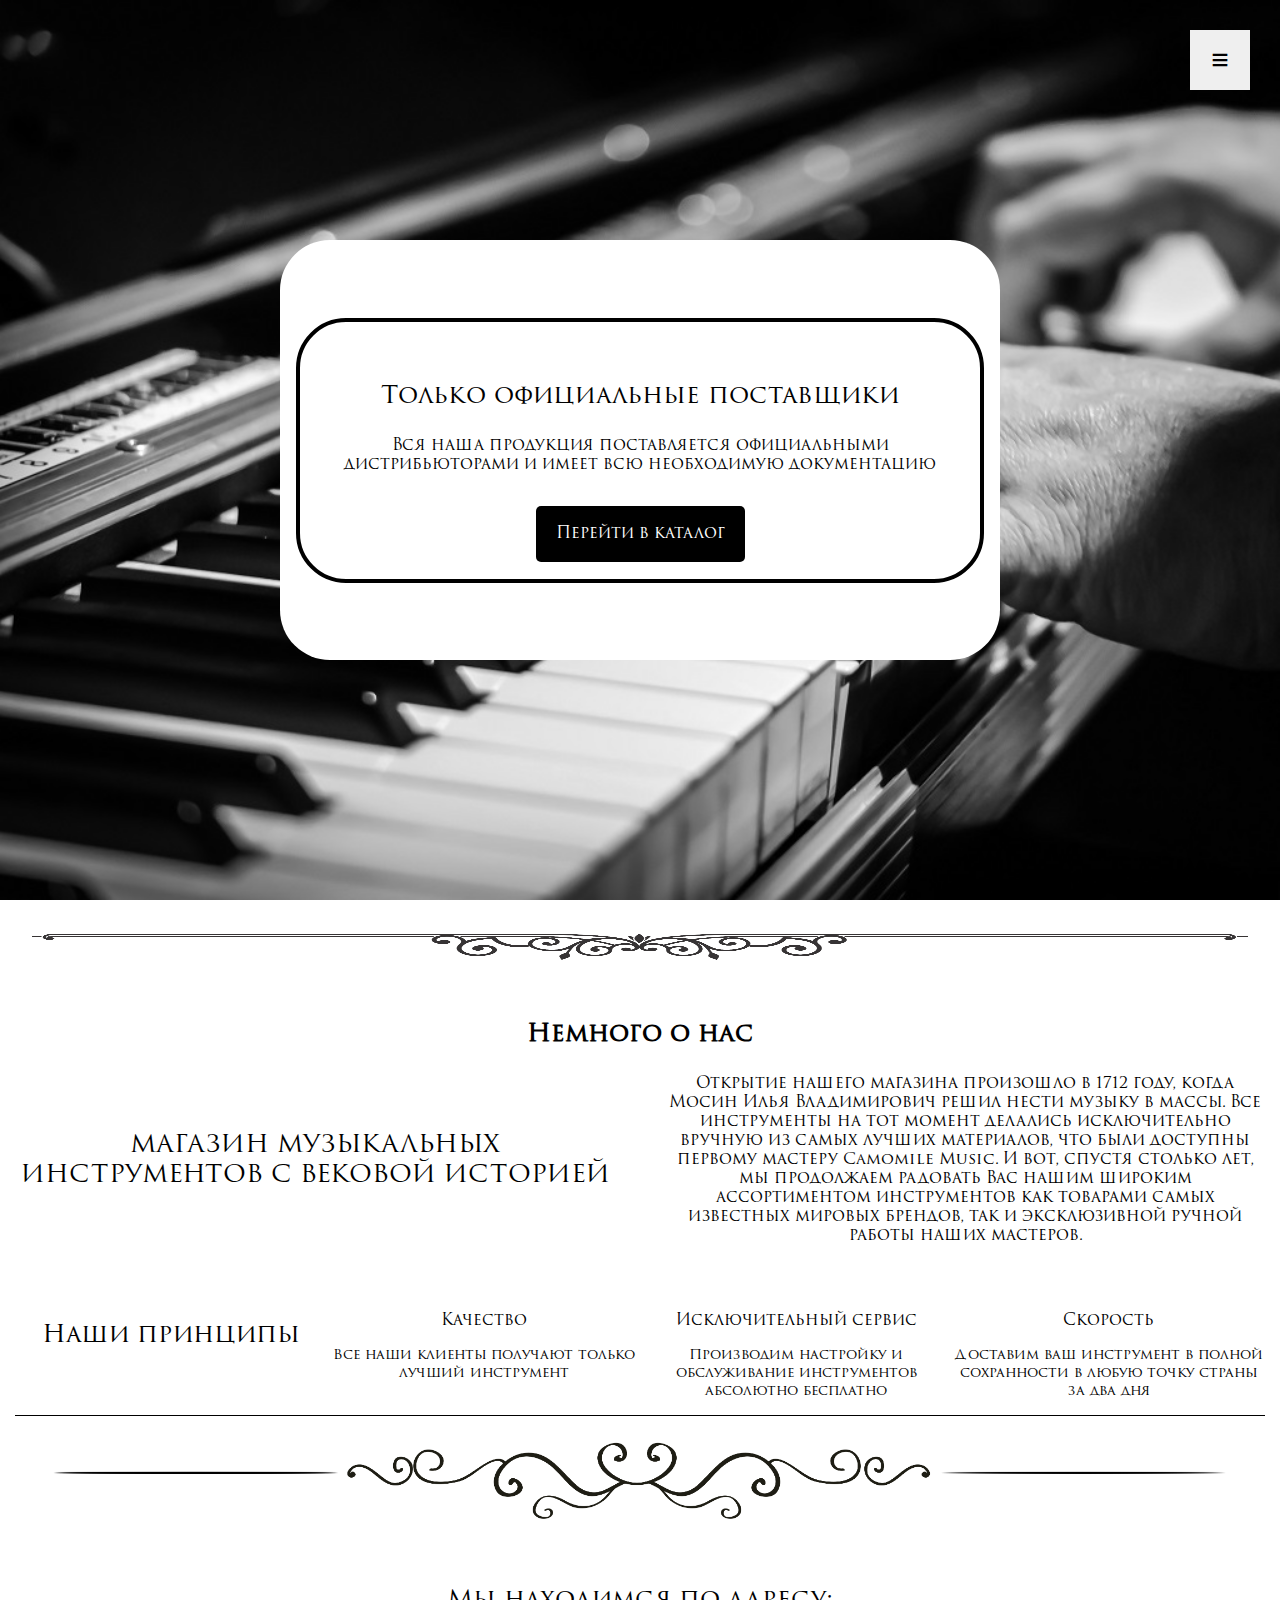
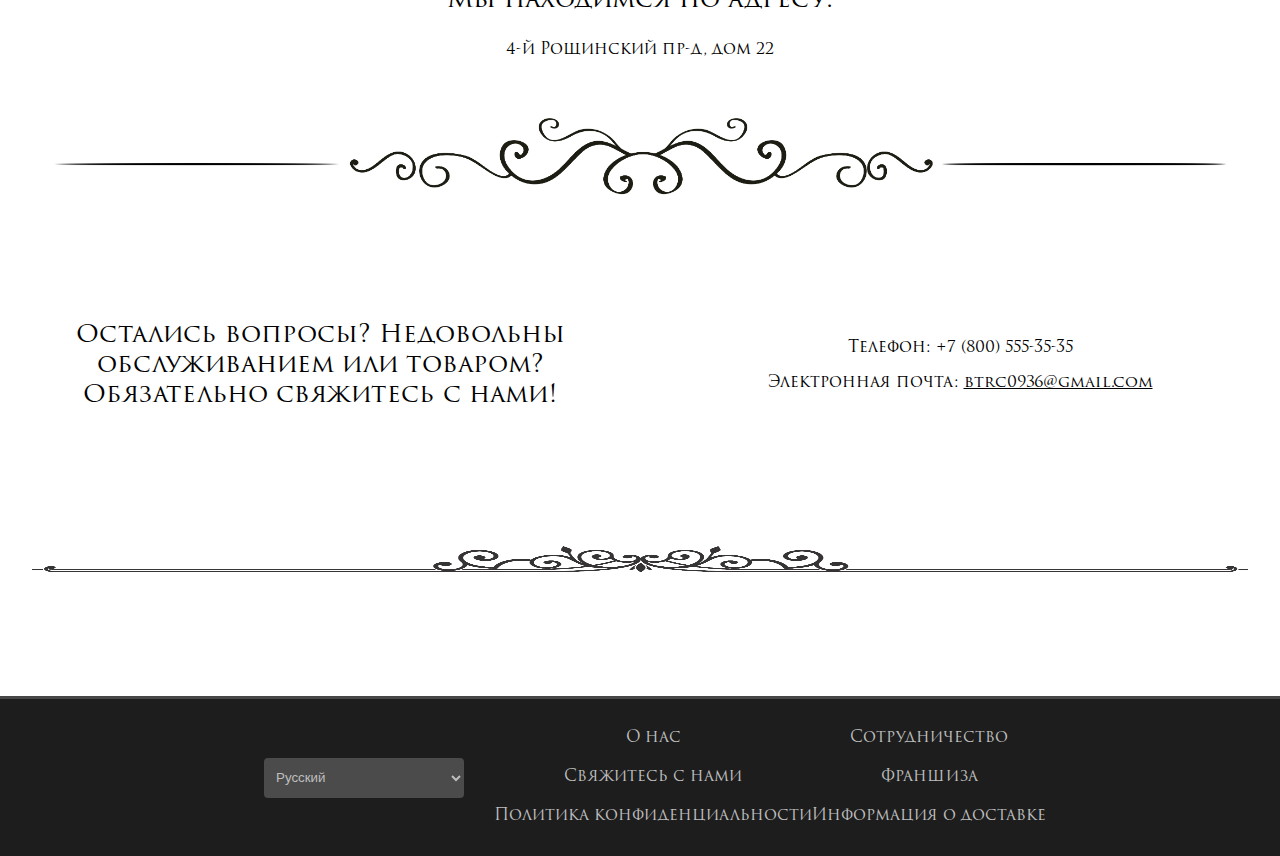
==== index.html @ ef1dc5f1 "added files" ====
<!DOCTYPE html>
<html lang="en">
<head>
    <meta charset="UTF-8">
    <meta http-equiv="X-UA-Compatible" content="IE=edge">
    <meta name="viewport" content="width=device-width, initial-scale=1.0">
    <title>Document</title>
    <link rel="stylesheet" href="styles.css">
</head>
<body>
    <header class="header">
        <div class="side-menu-button">
            <button>≡</button>
        </div>
        <div class="container">
            <div class="header__flex">
                <img src="images/logo_no_name_small.png" alt="">
                <div class="header__logo">
                    <a href="index.html">Camomile Music</a>
                </div>
                <div class="header__menu">
                    <div class="header__menu__center">
                        <a href="catalog.html" class="menu-item">Каталог</a>
                        <a href="#about" class="menu-item">О нас</a>
                        <a href="#map" class="menu-item">Адрес</a>
                        <a href="#conts" class="menu-item">Контакты</a>
                    </div>
                    <div class="header__menu__button">
                        <a href="tel:88005553535" class="header__menu__button__link">+7 800 555 35 35</a>
                    </div>
                </div>
            </div>
        </div>
    </header>
    <div class="overlay"></div>
    <div class="slider">
        <div class="slides">
            <div class="slide active" id="slide1">
                <div class="slide__window">
                    <div class="slide__window__text-box">
                        <div class="slide__window__text">
                            <p class="large-text">Только официальные поставщики</p>
                            <p class="regular-text">
                                Вся наша продукция 
                                поставляется официальными 
                                дистрибьюторами и имеет всю необходимую документацию 
                            </p>
                            <div class="banner-button">
                                <a href="catalog.html" class="banner-button__link">Перейти в каталог</a>
                            </div>
                        </div>
                    </div>
                </div>
            </div>
            <div class="slide" id="slide2">
                <div class="slide__window">
                    <div class="slide__window__text-box">
                        <div class="slide__window__text">
                            <p class="large-text">Популярные производители</p>
                            <p class="regular-text">
                                В нашем каталоге вы найдёте обширный выбор самых разных 
                                инструментов (в т.ч. экзотических)
                                под любую ценовую категорию 
                            </p>
                            <div class="banner-button">
                                <a href="catalog.html" class="banner-button__link">Перейти в каталог</a>
                            </div>
                        </div>
                    </div>
                </div>
            </div>
            <div class="slide" id="slide3">
                <div class="slide__window">
                    <div class="slide__window__text-box">
                        <div class="slide__window__text">
                            <p class="large-text">Гарантия магазина</p>
                            <p class="regular-text">
                                При покупке любого инструмента Вы получаете год гарантии от нашего магазина.
                                Вы также можете получить консультацию по уходу и обслуживанию 
                                своего инструмента в любое время дня и ночи
                            </p>
                            <div class="banner-button">
                                <a href="catalog.html" class="banner-button__link">Перейти в каталог</a>
                            </div>
                        </div>
                    </div>
                </div>
            </div>
        </div>
    </div>
    <div class="anchor" id="about"></div>
    <div class="sep"></div>
    <div class="info">
        <div class="container">
            <div class="info__text">
                <p class="large-text">Немного о нас</p>
            </div>
            <div class="info__first">
                <div class="info__first__header large-text">
                    МАГАЗИН МУЗЫКАЛЬНЫХ ИНСТРУМЕНТОВ С ВЕКОВОЙ ИСТОРИЕЙ
                </div>
                <div class="info__first__text regular-text">
                    Открытие нашего магазина произошло в 1712 году, когда Мосин Илья Владимирович решил нести музыку в массы. Все инструменты на тот момент 
                    делались исключительно вручную из самых лучших материалов, что были доступны первому мастеру Camomile Music. И вот, спустя столько лет, 
                    мы продолжаем радовать Вас нашим широким ассортиментом инструментов как товарами самых известных мировых брендов, так и эксклюзивной ручной работы наших мастеров.
                </div>
            </div>
            <div class="info__second">
                <div class="info__second__element">
                    <p class="large-text">Наши принципы</p>
                </div>
                <div class="info__second__element">
                    <p class="regular-text">Качество</p>
                    <p class="small-text">Все наши клиенты получают только лучший инструмент</p>
                </div>
                <div class="info__second__element">
                    <p class="regular-text">Исключительный сервис</p>
                    <p class="small-text">Производим настройку и обслуживание инструментов абсолютно бесплатно</p>
                </div>
                <div class="info__second__element">
                    <p class="regular-text">Скорость</p>
                    <p class="small-text">Доставим ваш инструмент в полной сохранности в любую точку страны за два дня</p>
                </div>
            </div>
            <div id="map"></div>
        </div>
    </div>
    <div class="sep" id="orn3"></div>
    <div class="map">
        <div class="container">
            <div class="map__head">
                <p class="large-text">Мы находимся по адресу:</p>
            </div>
            <div class="map__address">
                <p class="regular-text">4-й Рощинский пр-д, дом 22</p>
            </div>
            <div class="map__window"><script type="text/javascript" charset="utf-8" async src="https://api-maps.yandex.ru/services/constructor/1.0/js/?um=constructor%3Ac3da951776b7f5fa00dd9bfc00d1556f299c848545702347099327251047531d&amp;width=100%25&amp;height=400&amp;lang=ru_RU&amp;scroll=true"></script></div>
            <div id="conts"></div>
        </div>
    </div>
    <div class="sep rev" id="orn3"></div>
    <div class="conts">
        <div class="container">
            <div class="conts__text">
                <div class="conts__text__first large-text">
                    Остались вопросы? Недовольны обслуживанием или товаром? Обязательно свяжитесь с нами!
                </div>
                <div class="conts__text__contacts">
                    <p class="regular-text">Телефон: +7 (800) 555-35-35</p>
                    <p class="regular-text">Электронная почта: <a href="mailto:btrc0936@gmail.com">btrc0936@gmail.com</a></p>
                </div>
            </div>
        </div>
    </div>
    <div class="sep rev"></div>
    <footer class="footer">
        <div class="container">
            <div class="footer__menu">
                <div class="footer__menu__elem">
                    <select class="footer__menu__lang-select">
                        <option value="">Русский</option>
                        <option value="">English</option>
                        <option value="">日本語</option>
                        <option value="">(Тут ничего не работает)</option>
                    </select>
                </div>
                <div class="footer__menu__elem">
                    <a href="#">О нас</a>
                    <a href="index.html#conts">Свяжитесь с нами</a>
                    <a href="privacy.html">Политика конфиденциальности</a>
                </div>
                <div class="footer__menu__elem">
                    <a href="empty.html">Сотрудничество</a>
                    <a href="#">Франшиза</a>
                    <a href="empty.html">Информация о доставке</a>
                </div>
            </div>
        </div>
    </footer>
</body>
<script src="script.js"></script>
</html>
---- styles.css ----
@font-face {
    font-family: 'Aulia';
    src: url("fonts/20279.otf");
}

@font-face {
    font-family: 'Trajan';
    src: url("fonts/Trajan\ Pro\ 3\ Regular.otf");
}

html {
    scroll-behavior: smooth;
}

body {
    margin: 0 0px;
}

#about, #map, #conts {
    position: relative;
    width: 100%;
    height: 0;
    top: -90px;
}



.side-menu-button {
    display: none;
}

.container {
    max-width: 1324px;
    width: 1324px;
}

.header {
    margin: 0;
    display: flex;
    justify-content: center;
    border-bottom: 1px solid black;
    position: fixed;
    width: 100%;
    top: 0;
    left: 50%;
    transform: translateX(-50%);
    z-index: 100;
    background-color: white;

}

.header__flex > img {
    margin-right: 30px;
}

.header__flex {
    display: flex;
    justify-content: center;
    height: 90px;
    flex-direction: row;
}

.overlay {
    position: fixed;
    top: 0;
    left: 0;
    width: 100%;
    height: 100%;
    background-color: rgba(0, 0, 0, 0.5); /* Прозрачный черный фон */
    opacity: 0;
    pointer-events: none;
    transition: opacity 0.3s ease;
    z-index: 99;
}

.header__logo {
    display: flex;
    align-items: center;
}

.header__logo a {
    font-family: Aulia;
    font-size: 65px;
    margin: 10px 0;
    margin-right: 30px;
    color: black;
    text-decoration: none;
}

.header__menu {
    display: flex;
    flex-direction: row;
    align-items: center;
}

.header__menu__center {
    display: flex;
}

.header__menu__center > a {
    margin: 10px;
    font-family: 'Trajan';
    text-decoration: none;
    color: black;
    padding: 10px;
    border: none;
    border-bottom: 1px solid white;
    transition: border-bottom 0.3s ease-in-out;
    background-color: white;
    font-size: 16px;
}

.header__menu__center > a:hover {
    border-bottom: 1px solid black;
    cursor: pointer;
}

.header__menu__button {
    display: flex;
    justify-content: flex-end;
    align-items: center;
    padding-left: 20px;
}

.banner-button__link {
    font-family: 'Trajan';
    color: white;
    text-decoration: none;
    padding: 20px 20px;
    border-radius: 5px;
    background-color: black;
    transition: background-color 0.3s ease;
}

.header__menu__button__link {
    font-family: 'Trajan';
    color: white;
    text-decoration: none;
    padding: 10px 20px;
    border-radius: 5px;
    background-color: black;
    border: 1px solid white;
    transition: background-color 0.3s ease;
}
  
.header__menu__button__link:hover,
.header__menu__button__link:focus,
.header__menu__button__link:active {
    background-color: white;
    color: black;
    border: 1px solid black;
}

.banner-button__link:hover,
.banner-button__link:focus,
.banner-button__link:active {
    background-color: white;
    color: black;
    border: 1px solid black;
}


.main {
    margin-top: 5px;
    position: relative;
    top: 71px;
    display: flex;
    justify-content: center;
    align-items: center;
    flex-direction: column;
}

#slide1 {
    background-image: url("images/piano_bw.jpg");
}

#slide2 {
    background-image: url("images/piano.png");
}

#slide3 {
    background-image: url("images/piano_bw.jpg");
}


.slider {
    height: calc(100vh - 71px);
    width: 100%;
    position: relative;
    overflow: hidden;
}

.slides {
    height: 100%;
    transition: transform 1s ease-out;
    position: relative;
    overflow: hidden;
}

.slide {
    position: absolute;
    display: flex;
    height: 100%;
    width: 100%;
    justify-content: center;
    background-repeat: no-repeat;
    background-size: cover;
    opacity: 0;
    transition: opacity 2s ease-in-out;
}

.slide.active {
    opacity: 1;
}


.slide__window {
    display: flex;
    flex: 0 700px;
    min-height: 400px;
    background-color: white;
    align-self: center;
    margin: 0 10px;
    border-radius: 50px;
    justify-content: center;
    align-items: center;
    padding: 10px;
}

.slide__window__text-box {
    width: calc(100% - 80px);
    height: calc(100% - 60px);
    border: 4px solid black;
    border-radius: 50px;
    padding: 30px;
}

.slide__window__text {
    font-family: 'Trajan';
    text-align: center;
    padding: 5px;
}

.slide__window__text_small {
    font-size: medium;
}

@keyframes fade {
    0% {opacity: 0;}
    50% {opacity: 0.5;}
    100% {opacity: 1;}
}

.sep {
    background-image: url("images/orn2.png");
    width: 100%;
    height: 120px;
    background-position: center;
    background-size: 100vw;
    margin: 10px auto;

}

.sep.rev {
    transform: rotate(180deg);
}

.info {
    display: flex;
    justify-content: center;
    text-align: center;
    margin: 15px;
}

.info__first {
    display: flex;
    flex-wrap: wrap;
    justify-content: space-between;
    text-align: left;
    align-items: center;
}

.info__first__header {
    flex: 0 1 600px;
    margin: 30px 0;
}

.info__first__text {
    flex: 0 1 600px;
}

.info__text {
    text-align: center;
    font-weight: bold;
}

.info__second {
    margin-top: 50px;
    display: flex;
    flex-direction: row;
    justify-content: space-between;
    flex-wrap: wrap;
}

.info__second__element {
    flex: 1 200px;
    border-right: 1px solid black;
}

.about {
    display: flex;
    justify-content: center;
    font-family: 'Trajan';
}

.about__flex {
    display: flex;
    flex-wrap: wrap;
    justify-content: space-between;
    margin-left: 1%;
}

.about__headline {
    font-size: 40px;
    font-weight: bold;
    text-align: center;
}

.about__info {
    display: flex;
    flex-direction: column;
    flex: 0 500px;
    margin: auto;
}

.about__info__first {
    display: flex;
    width: 100%;
    flex-wrap: wrap;
    justify-content: space-around;
}

.about__info__first__header {
    font-size: 35px;
    text-align: left;
    flex: 1 500px;
    margin-right: 30px;
}

.about__info__first__text {
    flex: 1 500px;
}

#orn3 {
    background-image: url("images/orn3.png");
    background-size: cover;
    height: 140px;
}

.about__info__second {
    display: flex;
    /* flex-wrap: wrap; */
    justify-content: space-between;
    margin: 60px 0;
}

.about__info__second__header {
    font-size: 35px;
    font-weight: bold;
    margin-right: 20px;
    text-align: center;
}

.about__info__second__text {
    font-size: 20px;
    flex: 1;
    border-left: 2px solid black;
    text-align: center;
    margin: 0;

}

.empty {
    display: flex;
    position: relative;
    align-items: center;
    justify-content: center;
    text-align: center;
    height: calc(100vh - 280px);
    width: 100%;
    flex-direction: column;
}


.empty > .container {
    display: flex;
    flex-direction: column;
}

#empty-sep {
    position: relative;
    top: 90px;
}

.catalog {
    display: flex;
    position: relative;
    top: 90px;
    overflow: hidden;
    width: 150%;
}

.brand {
    display: flex;
    height: calc(55vh - 45px);
    align-items: center;
    width: 100%;
    transition: transform 0.5s ease;
    border: 2px solid black;
    padding: 10px 0;
}

.brand.shifted {
    transform: translateX(-33%);
}

.brand__banner {
    /* flex: 1 1 33%; */
    width: calc(100% / 3);
    height: 100%;
    background-size: 100% 100%;
    background-repeat: no-repeat;
}


.brands {
    display: flex;
    flex-direction: column;
    width: 100%;
    align-items: center;
}

.brand__text {
    /* flex: 1 1 33%; */
    width: calc(100% / 3);
    text-align: center;
    z-index: 3;
}

.brand__descr {
    display: flex;
    flex-direction: column;
    justify-content: center;
    align-items: center;
    /* flex: 1 33%; */
    width: calc(100% / 3);
    text-align: center;
}

.brand__descr > p {
    width: 80%;
}

#yamaha-banner {
    background-image: url("images/yamaha1.jpg");
}

#our-banner {
    background-image: url("images/our-work.jpg");
}

#casio-banner {
    background-image: url("images/casio.jpg");
    background-size: 80% 100%;
}

#fender-banner {
    background-image: url("images/fender1.jpg");
}


.brand__logo img {
    height: 40%;
    width: 40%;
}


.brand.reverse {
    flex-direction: row-reverse;
}

.small-text {
    font-size: 14px;
    font-family: 'Trajan';
}

.large-text {
    font-size: 35px;
    font-family: 'Trajan';
}

.xlarge-text {
    font-size: 50px;
    font-family: 'Trajan';
}

.regular-text {
    font-size: 20px;
    font-family: 'Trajan';
    text-decoration: none;
    color: black;
}

.map {
    display: flex;
    justify-content: center;
    font-family: 'Trajan';
    text-align: center;
    margin: 40px;
}

.map__window {
    display: flex;
    flex: 1 0 1500px;
}

.conts {
    display: flex;
    justify-content: center;
    height: 300px;
    align-items: center;
}

.conts__text {
    display: flex;
    flex-direction: row;
    flex-wrap: wrap;
    justify-content: space-between;
}

.conts__text__first {
    flex: 0 608px;
    text-align: right;
    margin: auto;
}

.conts__text__contacts {
    height: 100%;
    flex: 0 608px;
    margin: auto;
    border-left: 1px solid black;
    padding-left: 30px;
}

.conts__text__contacts a {
    color: black;
}


.footer {
    background-color: #1D1D1D;
    display: flex;
    justify-content: center;
    align-items: center;
    color:rgb(190, 190, 190);
    font-family: 'Trajan';
    margin-top: 100px;
}

.footer > .container {
    width: 1300px;
}

.footer__logo {
    display: flex;
    align-items: center;
    height: 100px;
    padding: 0 12px;
}

.footer__menu__lang-select {
    height: 40px;
    width: 200px;
    background-color: #4b4b4b;
    border: none;
    color: rgb(190, 190, 190);
    border-radius: 4px;
    padding: 8px;
}

.footer__menu {
    display: flex;
    padding: 20px 12px;
    justify-content: space-between;
    border-top: 3px solid rgb(71, 71, 71);
    flex-wrap: wrap;
}

.footer__menu__elem a, .footer__bottom a {
    color: rgb(190, 190, 190);
    text-decoration: none;
    display: block;
    padding: 10px 0;
}

.banner-button {
    margin-top: 50px;
}

.footer__menu__elem {
    display: flex;
    flex-direction: column;
    /* width: 30%; */
    flex-basis: content;
    justify-content: center;
}

.footer__apps, .footer__bottom {
    justify-content: space-evenly;
}

.footer__bottom {
    flex-wrap: wrap;
}

.footer__bottom > a {
    padding: 10px 10px;
}

.privacy {
    display: flex;
    justify-content: center;
    margin: 100px 0 30px;
}

.goods {
    position: relative;
    top: 90px;
    display: flex;
    justify-content: center;
    font-family: 'Trajan';
    text-align: center;
}

.goods__price {
    display: flex;
    justify-content: space-between;
    flex-wrap: wrap;
}

.good__price__elem {
    flex: 0 358px;
    margin: auto;
}

.good__price__elem > img {
    width: 100%;
}

@media screen and (max-width: 1310px) {
    .sep {
        /* background-image: url("images/orn1.png"); */
        width: 95vw;
        height: 70px;
        background-size: 100vw 100%;
    }

    #orn3 {
        height: 90px;
        background-repeat: no-repeat;
    }


    .catalog {
        top: 0;
    }

    .conts__text__contacts {
        border: none;
        justify-content: center;
        text-align: center;
        padding: 0;
    }

    .conts__text__first {
        justify-content: center;
        text-align: center;
    }

    .header__flex > img {
        display: none;
    }

    .empty {
        top: 0;
    }

    .large-text {
        font-size: 25px;
    }

    .regular-text {
        font-size: 16px;
    }

    
    .header__flex {
        position: fixed;
        top: 0;
        right: -500px;
        width: 300px;
        height: 100vh;
        background-color: white;
        transition: right 0.3s ease;
        flex-direction: column;
        justify-content: start;
        background-image: url("images/logo_no_name.png");
        background-size: 120%;
        background-repeat: no-repeat;
        background-position: bottom;
    }
    
    #about, #map, #conts {
        position: relative;
        width: 100%;
        height: 0;
        top: 0px;
    }
    

    body {
        margin: 0;
        padding: 0;
    }

    .header__flex.open {
        right: 0;
    }

    .overlay.open {
        opacity: 1;
        pointer-events: auto;
    }
    
    .footer__menu {
        align-items: center;
        justify-content: center;
        text-align: center;
    }

    .footer__menu__lang-select {
        margin: 30px;
    }

    .side-menu-button.hide {
        display: none;
    }

    .header__logo {
        text-align: right;
    }


    .header {
        border-bottom: none;
    }

    .header__menu {
        flex-direction: column;
    }

    .header__menu__center {
        display: flex;
        flex-direction: column;
        width: 80%;
        padding: 20px;

    }

    .header__pic {
        display: none;
    }


    .header__menu__center > a {
        width: 100%;
        display: block;
        text-align: right;
        border-bottom: 1px solid #f1f1f1;
        margin: 10px 5px 10px 0;
        padding: 0;

    }

    .side-menu-button {
        display: block;
        position: fixed;
        top: 30px;
        right: 30px;
    }

    .side-menu-button button {
        height: 60px;
        width: 60px;
        font-size: 30px;
        border: none;
        cursor: pointer;
    }

    * {
        -webkit-tap-highlight-color: transparent;
    }

    .banner {
        height: 100vh;
    }

    .main {
        margin: 0;
        top: 0;
    }

    .slider {
        height: 100vh;
    }

    .info__first {
        text-align: center;
    }

    .info__second__element {
        border-right: none;
        border-bottom: 1px solid black;
    }
}
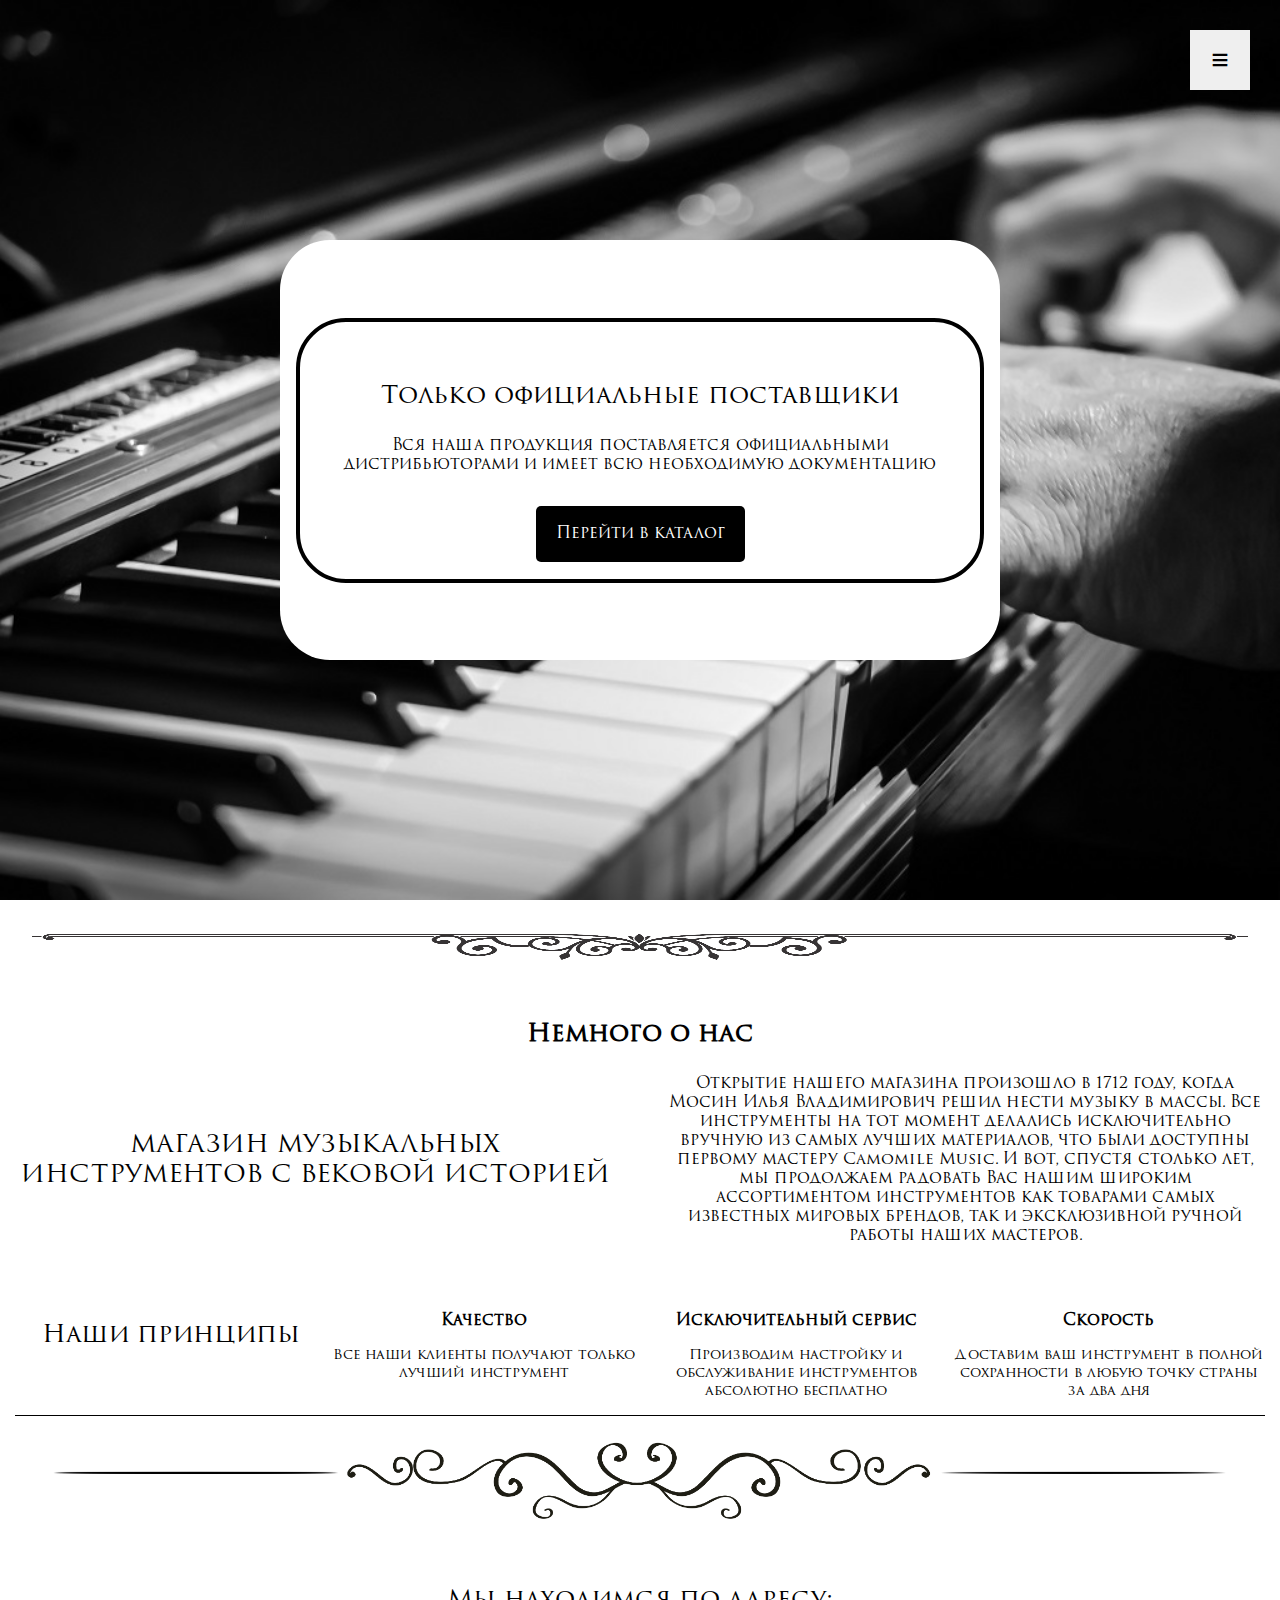
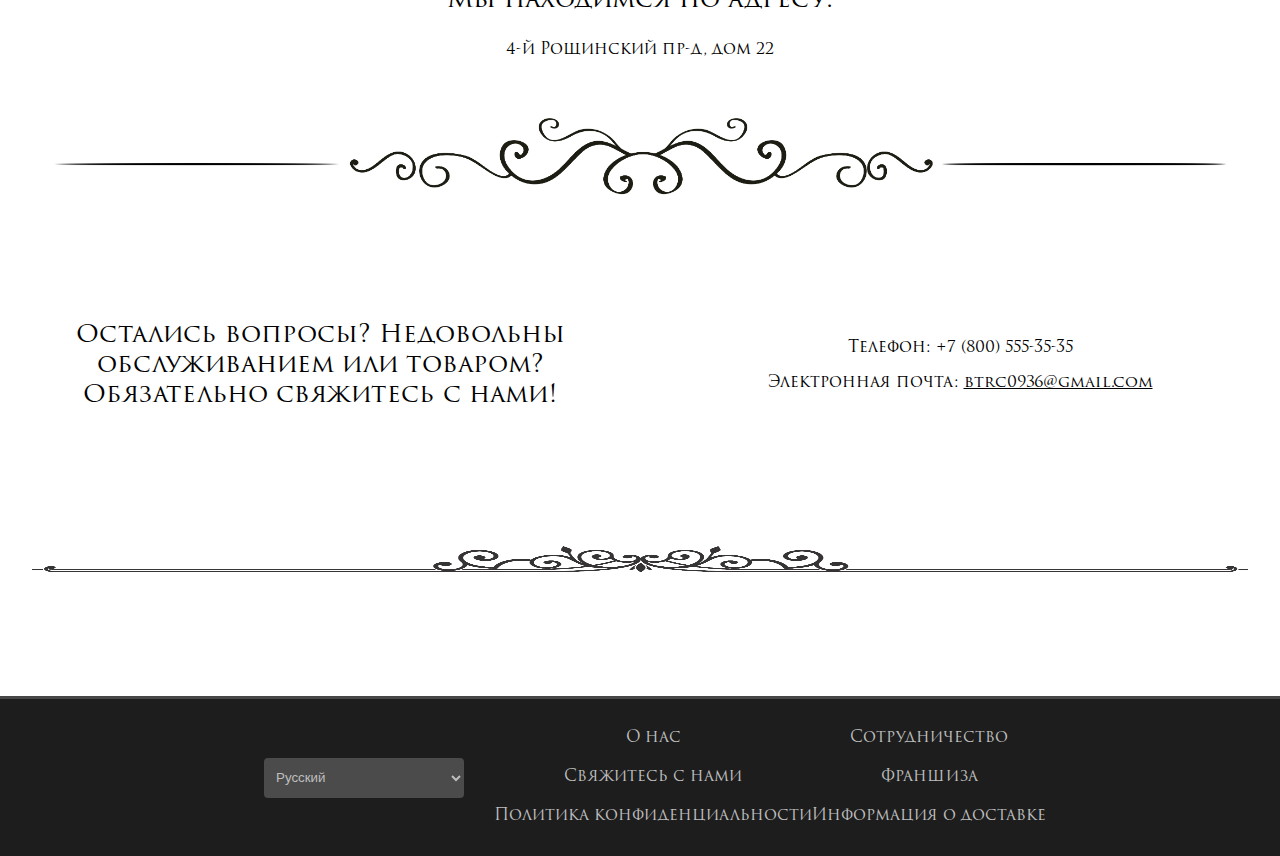
==== commit 9663c5aa: "added bold font for headers in about-section" ====
--- a/index.html
+++ b/index.html
@@ -4,7 +4,7 @@
     <meta charset="UTF-8">
     <meta http-equiv="X-UA-Compatible" content="IE=edge">
     <meta name="viewport" content="width=device-width, initial-scale=1.0">
-    <title>Document</title>
+    <title>Camomile Music</title>
     <link rel="stylesheet" href="styles.css">
 </head>
 <body>
@@ -21,9 +21,9 @@
                 <div class="header__menu">
                     <div class="header__menu__center">
                         <a href="catalog.html" class="menu-item">Каталог</a>
-                        <a href="#about" class="menu-item">О нас</a>
-                        <a href="#map" class="menu-item">Адрес</a>
-                        <a href="#conts" class="menu-item">Контакты</a>
+                        <a href="index.html#about" class="menu-item">О нас</a>
+                        <a href="index.html#map" class="menu-item">Адрес</a>
+                        <a href="index.html#conts" class="menu-item">Контакты</a>
                     </div>
                     <div class="header__menu__button">
                         <a href="tel:88005553535" class="header__menu__button__link">+7 800 555 35 35</a>
@@ -110,15 +110,15 @@
                     <p class="large-text">Наши принципы</p>
                 </div>
                 <div class="info__second__element">
-                    <p class="regular-text">Качество</p>
+                    <p class="regular-text bold-text">Качество</p>
                     <p class="small-text">Все наши клиенты получают только лучший инструмент</p>
                 </div>
                 <div class="info__second__element">
-                    <p class="regular-text">Исключительный сервис</p>
+                    <p class="regular-text bold-text">Исключительный сервис</p>
                     <p class="small-text">Производим настройку и обслуживание инструментов абсолютно бесплатно</p>
                 </div>
                 <div class="info__second__element">
-                    <p class="regular-text">Скорость</p>
+                    <p class="regular-text bold-text">Скорость</p>
                     <p class="small-text">Доставим ваш инструмент в полной сохранности в любую точку страны за два дня</p>
                 </div>
             </div>
@@ -165,13 +165,13 @@
                     </select>
                 </div>
                 <div class="footer__menu__elem">
-                    <a href="#">О нас</a>
+                    <a href="index.html#about">О нас</a>
                     <a href="index.html#conts">Свяжитесь с нами</a>
                     <a href="privacy.html">Политика конфиденциальности</a>
                 </div>
                 <div class="footer__menu__elem">
                     <a href="empty.html">Сотрудничество</a>
-                    <a href="#">Франшиза</a>
+                    <a href="empty.html">Франшиза</a>
                     <a href="empty.html">Информация о доставке</a>
                 </div>
             </div>
--- a/styles.css
+++ b/styles.css
@@ -51,6 +51,10 @@
 
 .header__flex > img {
     margin-right: 30px;
+}
+
+.bold-text {
+    font-weight: bold;
 }
 
 .header__flex {
@@ -388,7 +392,6 @@
     text-align: center;
     height: calc(100vh - 280px);
     width: 100%;
-    flex-direction: column;
 }
 
 
@@ -825,11 +828,19 @@
     }
 
     .info__first {
-        text-align: center;
+        text-align: center;  
     }
 
     .info__second__element {
         border-right: none;
         border-bottom: 1px solid black;
     }
+
+    .empty {
+        height: 50vh;
+    }
+
+    .empty p {
+        font-size: 30px;
+    }
 }